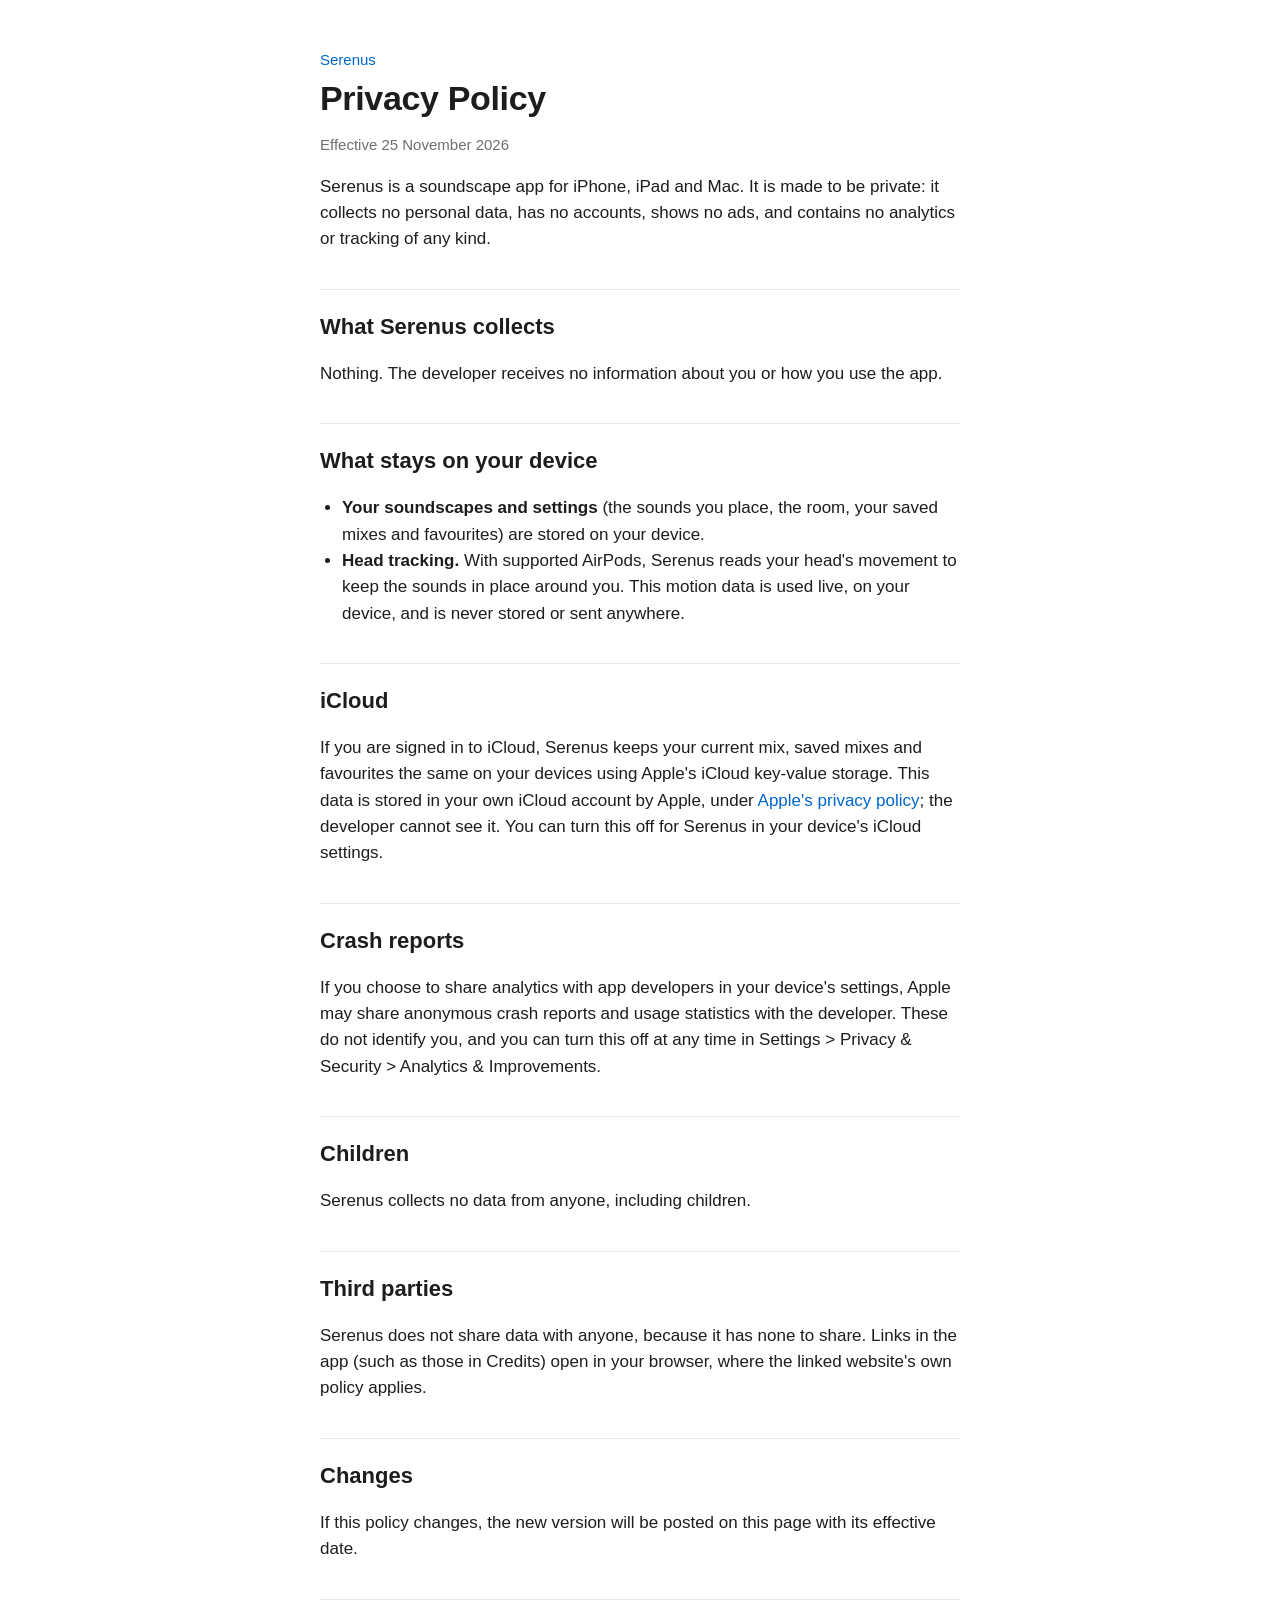
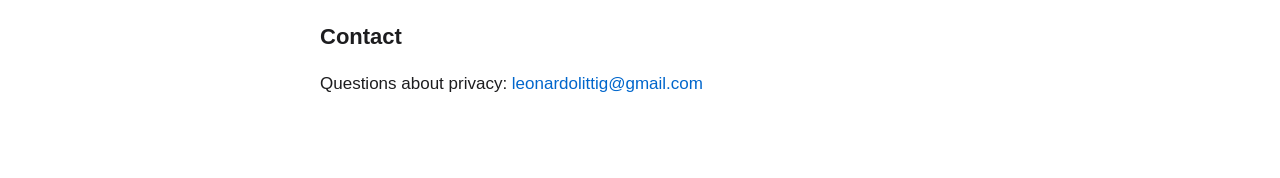
==== privacy.html @ db857067 "Support page and privacy policy" ====
<!doctype html>
<html lang="en">
<head>
<meta charset="utf-8">
<meta name="viewport" content="width=device-width, initial-scale=1">
<title>Serenus Privacy Policy</title>
<link rel="stylesheet" href="style.css">
</head>
<body>
<main>
<p class="back"><a href="./">Serenus</a></p>
<h1>Privacy Policy</h1>
<p class="date">Effective 25 November 2026</p>

<p>Serenus is a soundscape app for iPhone, iPad and Mac. It is made to be private: it collects no
personal data, has no accounts, shows no ads, and contains no analytics or tracking of any kind.</p>

<h2>What Serenus collects</h2>
<p>Nothing. The developer receives no information about you or how you use the app.</p>

<h2>What stays on your device</h2>
<ul>
<li><strong>Your soundscapes and settings</strong> (the sounds you place, the room, your saved
mixes and favourites) are stored on your device.</li>
<li><strong>Head tracking.</strong> With supported AirPods, Serenus reads your head's movement to keep
the sounds in place around you. This motion data is used live, on your device, and is never stored or
sent anywhere.</li>
</ul>

<h2>iCloud</h2>
<p>If you are signed in to iCloud, Serenus keeps your current mix, saved mixes and favourites the same
on your devices using Apple's iCloud key-value storage. This data is stored in your own iCloud account
by Apple, under <a href="https://www.apple.com/legal/privacy/">Apple's privacy policy</a>; the developer
cannot see it. You can turn this off for Serenus in your device's iCloud settings.</p>

<h2>Crash reports</h2>
<p>If you choose to share analytics with app developers in your device's settings, Apple may share
anonymous crash reports and usage statistics with the developer. These do not identify you, and you
can turn this off at any time in Settings &gt; Privacy &amp; Security &gt; Analytics &amp; Improvements.</p>

<h2>Children</h2>
<p>Serenus collects no data from anyone, including children.</p>

<h2>Third parties</h2>
<p>Serenus does not share data with anyone, because it has none to share. Links in the app (such as
those in Credits) open in your browser, where the linked website's own policy applies.</p>

<h2>Changes</h2>
<p>If this policy changes, the new version will be posted on this page with its effective date.</p>

<h2>Contact</h2>
<p>Questions about privacy: <a href="mailto:leonardolittig@gmail.com">leonardolittig@gmail.com</a></p>
</main>
</body>
</html>
---- style.css ----
:root {
  --bg: #ffffff;
  --text: #1d1d1f;
  --muted: #6e6e73;
  --link: #0066cc;
  --rule: #e5e5ea;
}
@media (prefers-color-scheme: dark) {
  :root {
    --bg: #111113;
    --text: #f5f5f7;
    --muted: #a1a1a6;
    --link: #4da3ff;
    --rule: #2c2c2e;
  }
}
* { box-sizing: border-box; }
body {
  margin: 0;
  background: var(--bg);
  color: var(--text);
  font: 17px/1.55 -apple-system, BlinkMacSystemFont, "Segoe UI", Roboto, Helvetica, Arial, sans-serif;
}
main { max-width: 680px; margin: 0 auto; padding: 48px 20px 64px; }
h1 { font-size: 34px; line-height: 1.15; margin: 0 0 8px; letter-spacing: -0.01em; }
h2 { font-size: 22px; margin: 36px 0 8px; padding-top: 20px; border-top: 1px solid var(--rule); }
h3 { font-size: 17px; margin: 24px 0 4px; }
p, li { color: var(--text); }
ul { padding-left: 22px; }
a { color: var(--link); text-decoration: none; }
a:hover { text-decoration: underline; }
.lead { font-size: 21px; color: var(--muted); margin-top: 0; }
.date, .small, .back { color: var(--muted); font-size: 15px; }
.back { margin: 0 0 8px; }
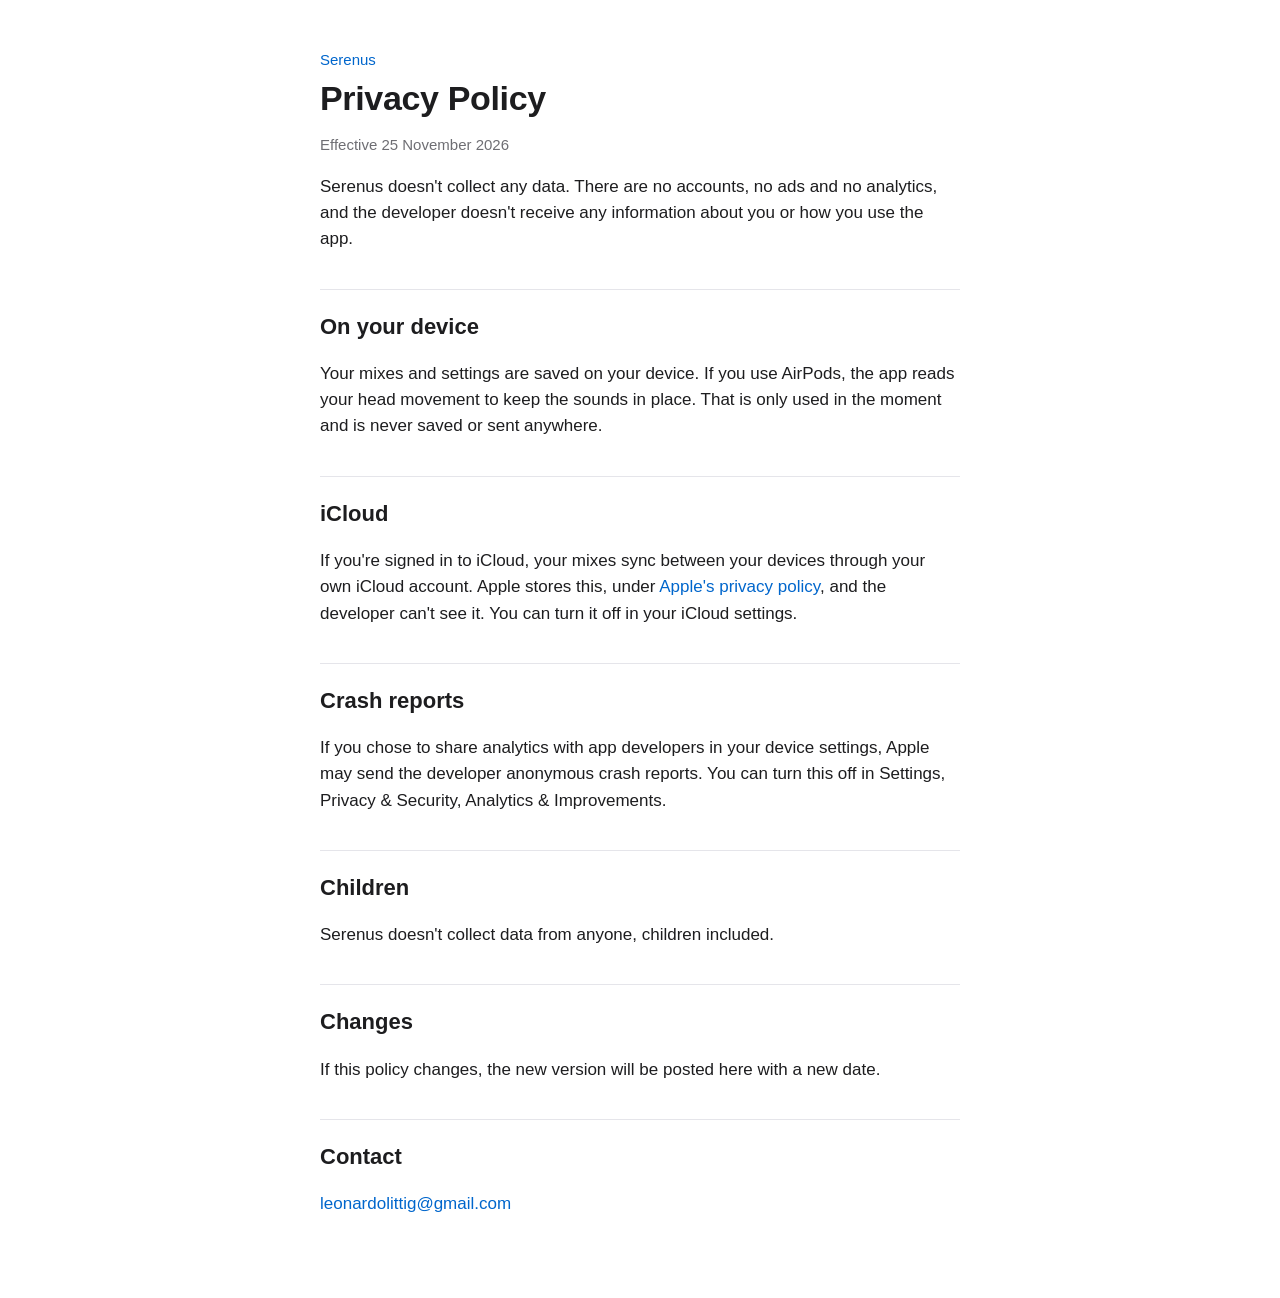
==== commit 5e076993: "Simpler wording" ====
--- a/privacy.html
+++ b/privacy.html
@@ -12,44 +12,32 @@
 <h1>Privacy Policy</h1>
 <p class="date">Effective 25 November 2026</p>
 
-<p>Serenus is a soundscape app for iPhone, iPad and Mac. It is made to be private: it collects no
-personal data, has no accounts, shows no ads, and contains no analytics or tracking of any kind.</p>
+<p>Serenus doesn't collect any data. There are no accounts, no ads and no analytics, and the developer
+doesn't receive any information about you or how you use the app.</p>
 
-<h2>What Serenus collects</h2>
-<p>Nothing. The developer receives no information about you or how you use the app.</p>
-
-<h2>What stays on your device</h2>
-<ul>
-<li><strong>Your soundscapes and settings</strong> (the sounds you place, the room, your saved
-mixes and favourites) are stored on your device.</li>
-<li><strong>Head tracking.</strong> With supported AirPods, Serenus reads your head's movement to keep
-the sounds in place around you. This motion data is used live, on your device, and is never stored or
-sent anywhere.</li>
-</ul>
+<h2>On your device</h2>
+<p>Your mixes and settings are saved on your device. If you use AirPods, the app reads your head
+movement to keep the sounds in place. That is only used in the moment and is never saved or sent
+anywhere.</p>
 
 <h2>iCloud</h2>
-<p>If you are signed in to iCloud, Serenus keeps your current mix, saved mixes and favourites the same
-on your devices using Apple's iCloud key-value storage. This data is stored in your own iCloud account
-by Apple, under <a href="https://www.apple.com/legal/privacy/">Apple's privacy policy</a>; the developer
-cannot see it. You can turn this off for Serenus in your device's iCloud settings.</p>
+<p>If you're signed in to iCloud, your mixes sync between your devices through your own iCloud
+account. Apple stores this, under <a href="https://www.apple.com/legal/privacy/">Apple's privacy
+policy</a>, and the developer can't see it. You can turn it off in your iCloud settings.</p>
 
 <h2>Crash reports</h2>
-<p>If you choose to share analytics with app developers in your device's settings, Apple may share
-anonymous crash reports and usage statistics with the developer. These do not identify you, and you
-can turn this off at any time in Settings &gt; Privacy &amp; Security &gt; Analytics &amp; Improvements.</p>
+<p>If you chose to share analytics with app developers in your device settings, Apple may send the
+developer anonymous crash reports. You can turn this off in Settings, Privacy &amp; Security, Analytics
+&amp; Improvements.</p>
 
 <h2>Children</h2>
-<p>Serenus collects no data from anyone, including children.</p>
-
-<h2>Third parties</h2>
-<p>Serenus does not share data with anyone, because it has none to share. Links in the app (such as
-those in Credits) open in your browser, where the linked website's own policy applies.</p>
+<p>Serenus doesn't collect data from anyone, children included.</p>
 
 <h2>Changes</h2>
-<p>If this policy changes, the new version will be posted on this page with its effective date.</p>
+<p>If this policy changes, the new version will be posted here with a new date.</p>
 
 <h2>Contact</h2>
-<p>Questions about privacy: <a href="mailto:leonardolittig@gmail.com">leonardolittig@gmail.com</a></p>
+<p><a href="mailto:leonardolittig@gmail.com">leonardolittig@gmail.com</a></p>
 </main>
 </body>
 </html>
